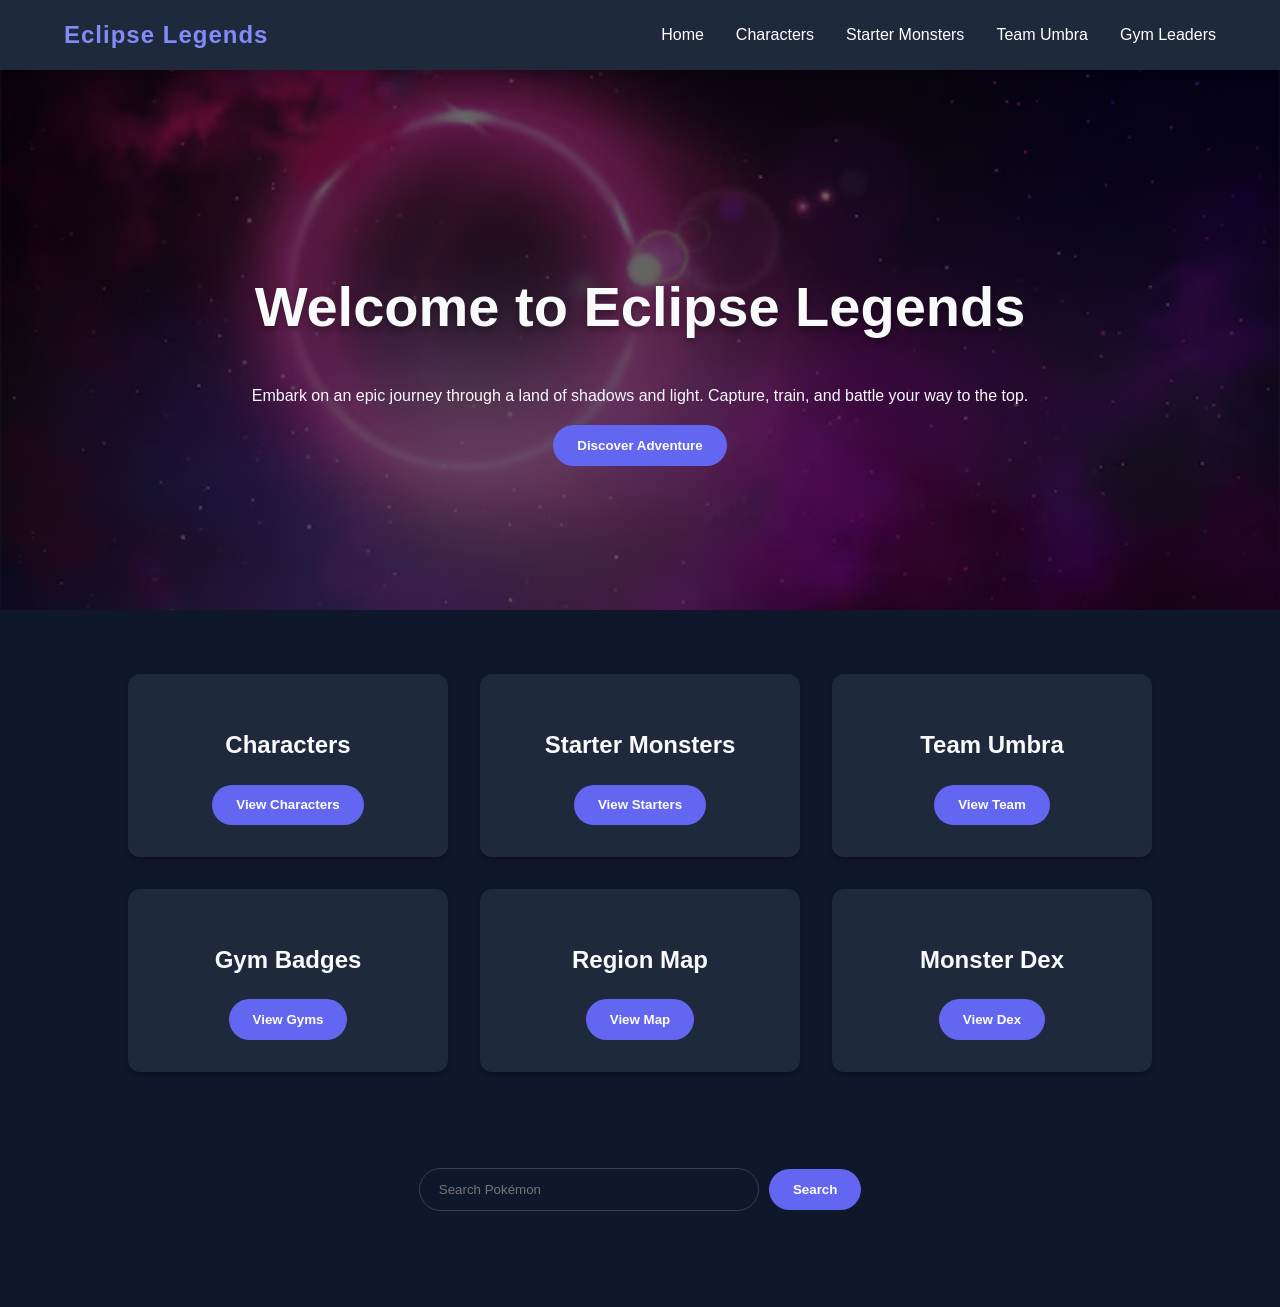
==== index.html @ d2e4c658 "Initial push of Pokemon Explorer files" ====
<!DOCTYPE html>
<html lang="en">

<head>
    <meta charset="UTF-8">
    <meta name="viewport" content="width=device-width, initial-scale=1.0">
    <title>Eclipse Legends</title>
    <link rel="stylesheet" href="style.css">
</head>

<body>

    <nav>
        <div class="logo">Eclipse Legends</div>
        <ul class="menu">
            <li><a href="index.html">Home</a></li>
            <li><a href="pages/characters.html">Characters</a></li>
            <li><a href="pages/starters.html">Starter Monsters</a></li>
            <li><a href="pages/team.html">Team Umbra</a></li>
            <li><a href="pages/gyms.html">Gym Leaders</a></li>
        </ul>
    </nav>

    <main>
        <section class="hero">
            <h1>Welcome to Eclipse Legends</h1>
            <p>Embark on an epic journey through a land of shadows and light. Capture, train, and battle your
                way to the top.</p>
            <button>Discover Adventure</button>
        </section>

        <section class="features-grid">
            <div class="card">
                <h2>Characters</h2>
                <button>View Characters</button>
            </div>
            <div class="card">
                <h2>Starter Monsters</h2>
                <button>View Starters</button>
            </div>
            <div class="card">
                <h2>Team Umbra</h2>
                <button>View Team</button>
            </div>
            <div class="card">
                <h2>Gym Badges</h2>
                <button>View Gyms</button>
            </div>
            <div class="card">
                <h2>Region Map</h2>
                <button>View Map</button>
            </div>
            <div class="card">
                <h2>Monster Dex</h2>
                <button>View Dex</button>
            </div>
        </section>

        <section class="search-area">
            <input type="text" id="searchInput" placeholder="Search Pokémon">
            <button id="searchBtn">Search</button>
        </section>

        <section id="displayData" class="data-container">
            <!-- API data will be displayed here -->
        </section>
    </main>
    <script src="script.js"></script>
</body>

</html>
---- style.css ----
body {
    margin: 0;
    padding: 0;
    font-family: 'Segoe UI', Tahoma, Geneva, Verdana, sans-serif;
    background-color: #0f172a;
    color: #f8fafc;
    line-height: 1.6;
}

nav {
    display: flex;
    align-items: center;
    justify-content: space-between;
    background-color: #1e293b;
    padding: 1rem 5%;
    position: sticky;
    top: 0;
    z-index: 1000;
    box-shadow: 0px 4px 6px -1px rgba(0, 0, 0, 0.1);
}

.logo {
    font-size: 1.5rem;
    font-weight: bold;
    letter-spacing: 1px;
    color: #818cf8;
}

.menu {
    display: flex;
    list-style: none;
    gap: 2rem;
    margin: 0;
    padding: 0;
}

.menu li a {
    text-decoration: none;
    color: white;
    font-weight: 500;
    transition: color 0.3s;
}

.menu li a:hover {
    color: #818cf8;
}

.hero {
    height: 60vh;
    background: linear-gradient(rgba(0, 0, 0, 0.6), rgba(0, 0, 0, 0.6)), url('assets/images/Eclipse_Based_Image.jpg') center/cover no-repeat;
    display: flex;
    flex-direction: column;
    align-items: center;
    justify-content: center;
    text-align: center;
    padding: 0 20px;
}

.hero h1 {
    font-size: 3.5rem;
    margin-bottom: 1rem;
    text-shadow: 0 4px 6px rgba(0, 0, 0, 0.3);
}

.features-grid {
    display: grid;
    grid-template-columns: repeat(auto-fit, minmax(280px, 1fr));
    gap: 2rem;
    padding: 4rem 10%;
}

.card {
    background-color: #1e293b;
    padding: 2rem;
    border-radius: 12px;
    text-align: center;
    box-shadow: 0px 4px 6px -1px rgba(0, 0, 0, 0.3);
    transition: transform 0.3s, box-shadow 0.3s;
}

.card:hover {
    transform: translateY(-10px) scale(1.02);
    box-shadow: 0px 8px 16px rgba(129, 140, 248, 0.6);
}

button {
    background-color: #6366f1;
    color: white;
    border: none;
    padding: 0.8rem 1.5rem;
    border-radius: 50px;
    cursor: pointer;
    font-weight: 600;
    transition: background-color 0.3s, transform 0.3s;
}

button:hover {
    background-color: #4f46e5;
    transform: translateY(-2px);
}

.search-area {
    display: flex;
    align-items: center;
    justify-content: center;
    gap: 10px;
    padding: 2rem;
}

#searchInput {
    width: 300px;
    padding: 0.8rem 1.2rem;
    border-radius: 50px;
    border: 1px solid #374151;
    background-color: #0f172a;
    color: white;
}

.data-container {
    display: flex;
    justify-content: center;
    /* center horizontally */
    align-items: center;
    padding: 2rem;
}

.pokemon-card {
    background: linear-gradient(145deg, #1e293b, #0f172a);
    padding: 1.5rem;
    border-radius: 20px;
    text-align: center;
    border: 1px solid rgba(129, 140, 248, 0.2);
    box-shadow: 0 10px 25px rgba(0, 0, 0, 0.5);
    transition: transform 0.3s ease, box-shadow 0.3s ease;
}

.pokemon-card:hover {
    transform: translateY(-10px) scale(1.05);
    box-shadow: 0 20px 40px rgba(129, 140, 248, 0.4);
}

.pokemon-card img {
    width: 120px;
    height: 120px;
    transition: transform 0.3s ease;
}

.pokemon-card:hover img {
    transform: scale(1.1);
}

.pokemon-card h2 {
    text-transform: capitalize;
    font-size: 1.5rem;
    margin: 10px 0;
    letter-spacing: 1px;
}

.type-container {
    display: flex;
    justify-content: center;
    gap: 8px;
    margin-top: 10px;
}

.type-badge {
    padding: 5px 12px;
    border-radius: 20px;
    font-size: 0.8rem;
    font-weight: bold;
    text-transform: capitalize;
    box-shadow: 0 0 10px rgba(255, 255, 255, 0.15);
}
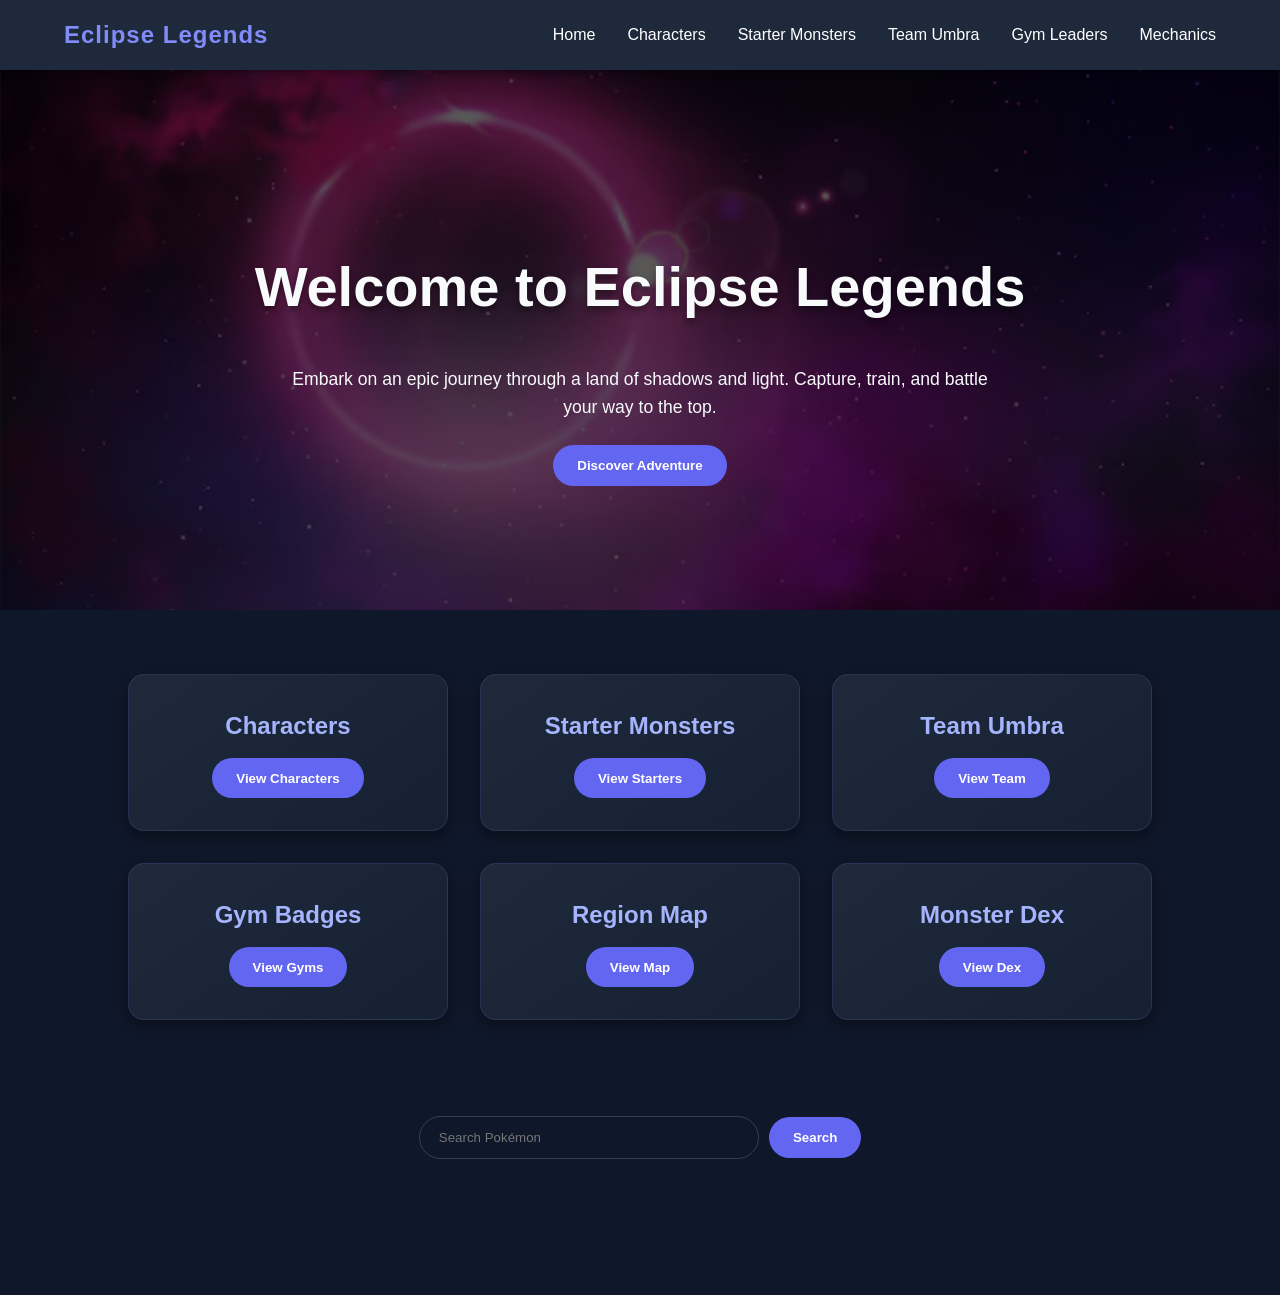
==== commit 80e97ea1: "I have updated some of the files and some of the code too." ====
--- a/index.html
+++ b/index.html
@@ -18,6 +18,7 @@
             <li><a href="pages/starters.html">Starter Monsters</a></li>
             <li><a href="pages/team.html">Team Umbra</a></li>
             <li><a href="pages/gyms.html">Gym Leaders</a></li>
+            <li><a href="pages/mechanics.html">Mechanics</a></li>
         </ul>
     </nav>
 
--- a/style.css
+++ b/style.css
@@ -16,7 +16,7 @@
     position: sticky;
     top: 0;
     z-index: 1000;
-    box-shadow: 0px 4px 6px -1px rgba(0, 0, 0, 0.1);
+    box-shadow: 0px 4px 6px -1px rgba(0, 0, 0, 0.3);
 }
 
 .logo {
@@ -47,7 +47,8 @@
 
 .hero {
     height: 60vh;
-    background: linear-gradient(rgba(0, 0, 0, 0.6), rgba(0, 0, 0, 0.6)), url('assets/images/Eclipse_Based_Image.jpg') center/cover no-repeat;
+    background: linear-gradient(rgba(0, 0, 0, 0.65), rgba(0, 0, 0, 0.65)),
+        url('assets/images/Eclipse_Based_Image.jpg') center/cover no-repeat;
     display: flex;
     flex-direction: column;
     align-items: center;
@@ -59,7 +60,13 @@
 .hero h1 {
     font-size: 3.5rem;
     margin-bottom: 1rem;
-    text-shadow: 0 4px 6px rgba(0, 0, 0, 0.3);
+    text-shadow: 0 4px 6px rgba(0, 0, 0, 0.4);
+}
+
+.hero p {
+    max-width: 700px;
+    font-size: 1.1rem;
+    margin-bottom: 1.5rem;
 }
 
 .features-grid {
@@ -70,17 +77,44 @@
 }
 
 .card {
-    background-color: #1e293b;
+    background: linear-gradient(145deg, #1e293b, #162033);
     padding: 2rem;
-    border-radius: 12px;
+    border-radius: 16px;
     text-align: center;
-    box-shadow: 0px 4px 6px -1px rgba(0, 0, 0, 0.3);
+    box-shadow: 0px 6px 14px rgba(0, 0, 0, 0.35);
     transition: transform 0.3s, box-shadow 0.3s;
+    border: 1px solid rgba(129, 140, 248, 0.15);
 }
 
 .card:hover {
     transform: translateY(-10px) scale(1.02);
-    box-shadow: 0px 8px 16px rgba(129, 140, 248, 0.6);
+    box-shadow: 0px 10px 20px rgba(129, 140, 248, 0.35);
+}
+
+.card h2 {
+    margin-top: 0;
+    margin-bottom: 12px;
+    color: #a5b4fc;
+}
+
+.card strong {
+    color: #818cf8;
+}
+
+.card p {
+    margin-bottom: 10px;
+}
+
+.card img {
+    width: 100%;
+    max-width: 240px;
+    height: auto;
+    width: auto;
+    border-radius: 12px;
+    margin-bottom: 15px;
+    display: block;
+    margin-left: auto;
+    margin-right: auto;
 }
 
 button {
@@ -105,23 +139,32 @@
     justify-content: center;
     gap: 10px;
     padding: 2rem;
+    flex-wrap: wrap;
 }
 
 #searchInput {
     width: 300px;
+    max-width: 90%;
     padding: 0.8rem 1.2rem;
     border-radius: 50px;
     border: 1px solid #374151;
     background-color: #0f172a;
     color: white;
+    outline: none;
+}
+
+#searchInput:focus {
+    border-color: #818cf8;
+    box-shadow: 0 0 10px rgba(129, 140, 248, 0.25);
 }
 
 .data-container {
     display: flex;
     justify-content: center;
-    /* center horizontally */
     align-items: center;
     padding: 2rem;
+    flex-wrap: wrap;
+    gap: 1.5rem;
 }
 
 .pokemon-card {
@@ -132,6 +175,8 @@
     border: 1px solid rgba(129, 140, 248, 0.2);
     box-shadow: 0 10px 25px rgba(0, 0, 0, 0.5);
     transition: transform 0.3s ease, box-shadow 0.3s ease;
+    width: 260px;
+    max-width: 100%;
 }
 
 .pokemon-card:hover {
@@ -143,6 +188,8 @@
     width: 120px;
     height: 120px;
     transition: transform 0.3s ease;
+    display: block;
+    margin: 0 auto 10px;
 }
 
 .pokemon-card:hover img {
@@ -161,6 +208,7 @@
     justify-content: center;
     gap: 8px;
     margin-top: 10px;
+    flex-wrap: wrap;
 }
 
 .type-badge {
@@ -170,4 +218,99 @@
     font-weight: bold;
     text-transform: capitalize;
     box-shadow: 0 0 10px rgba(255, 255, 255, 0.15);
+}
+
+.page-title {
+    text-align: center;
+    margin-top: 30px;
+    margin-bottom: 20px;
+    font-size: 2.5rem;
+    color: #e2e8f0;
+}
+
+main {
+    padding-bottom: 40px;
+}
+
+.gym-card {
+    overflow: hidden;
+}
+
+.gym-card img {
+    width: 100%;
+    height: auto;
+    border-radius: 12px;
+    margin-bottom: 15px;
+    display: block;
+}
+
+.gym-card h2 {
+    margin-bottom: 10px;
+}
+
+.gym-card p {
+    margin-bottom: 8px;
+}
+
+/* Characters page image cards */
+.character-card img {
+    width: 100%;
+    max-width: 260px;
+    height: auto;
+    border-radius: 14px;
+    margin: 0 auto 15px;
+    display: block;
+}
+
+.character-card h2 {
+    margin-bottom: 8px;
+}
+
+.character-card strong {
+    color: #a5b4fc;
+}
+
+@media (max-width: 768px) {
+    nav {
+        flex-direction: column;
+        gap: 1rem;
+        padding: 1rem;
+    }
+
+    .menu {
+        flex-wrap: wrap;
+        justify-content: center;
+        gap: 1rem;
+    }
+
+    .hero {
+        height: auto;
+        padding: 4rem 20px;
+    }
+
+    .hero h1 {
+        font-size: 2.4rem;
+    }
+
+    .features-grid {
+        padding: 2rem 5%;
+    }
+
+    .page-title {
+        font-size: 2rem;
+    }
+}
+
+@media (max-width: 480px) {
+    .hero h1 {
+        font-size: 2rem;
+    }
+
+    #searchInput {
+        width: 100%;
+    }
+
+    .pokemon-card {
+        width: 100%;
+    }
 }
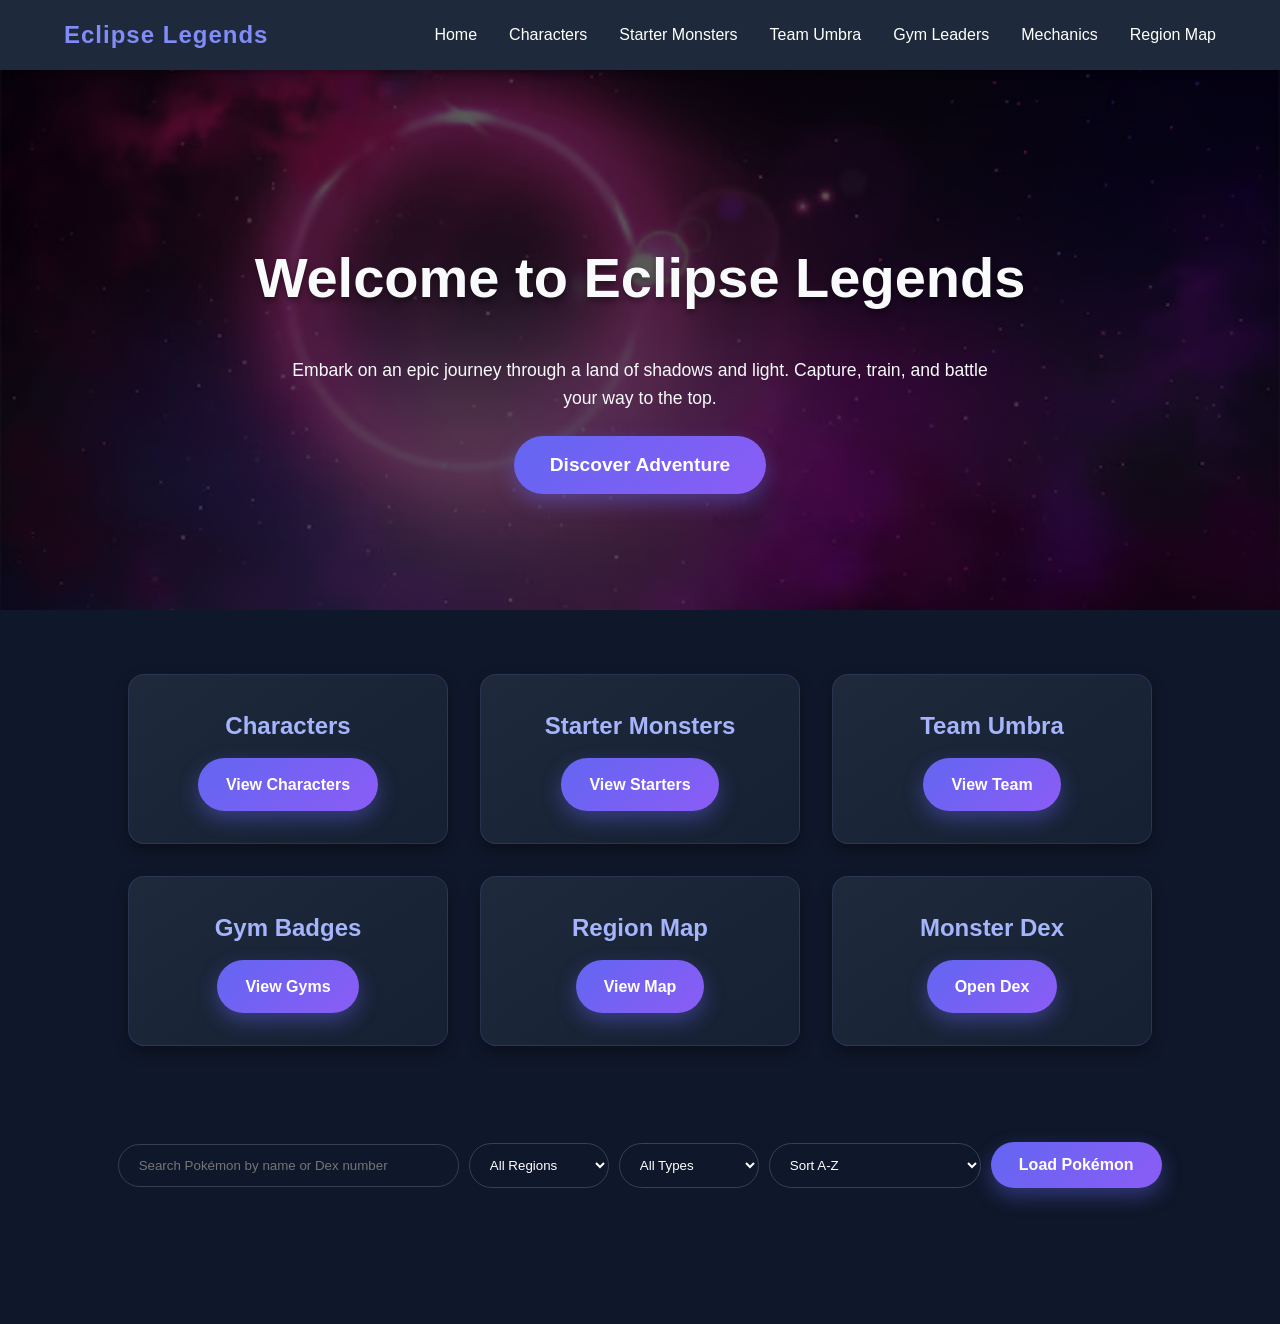
==== commit c1507fa7: "Completed Milestone 3 with map page and fixed homepage navigation" ====
--- a/index.html
+++ b/index.html
@@ -13,12 +13,13 @@
     <nav>
         <div class="logo">Eclipse Legends</div>
         <ul class="menu">
-            <li><a href="index.html">Home</a></li>
-            <li><a href="pages/characters.html">Characters</a></li>
-            <li><a href="pages/starters.html">Starter Monsters</a></li>
-            <li><a href="pages/team.html">Team Umbra</a></li>
-            <li><a href="pages/gyms.html">Gym Leaders</a></li>
-            <li><a href="pages/mechanics.html">Mechanics</a></li>
+            <li><a href="../index.html">Home</a></li>
+            <li><a href="characters.html">Characters</a></li>
+            <li><a href="starters.html">Starter Monsters</a></li>
+            <li><a href="team.html">Team Umbra</a></li>
+            <li><a href="gyms.html">Gym Leaders</a></li>
+            <li><a href="mechanics.html">Mechanics</a></li>
+            <li><a href="map.html">Region Map</a></li>
         </ul>
     </nav>
 
@@ -31,39 +32,89 @@
         </section>
 
         <section class="features-grid">
+
             <div class="card">
                 <h2>Characters</h2>
-                <button>View Characters</button>
+                <a href="pages/characters.html" class="btn">View Characters</a>
             </div>
+
             <div class="card">
                 <h2>Starter Monsters</h2>
-                <button>View Starters</button>
+                <a href="pages/starters.html" class="btn">View Starters</a>
             </div>
+
             <div class="card">
                 <h2>Team Umbra</h2>
-                <button>View Team</button>
+                <a href="pages/team.html" class="btn">View Team</a>
             </div>
+
             <div class="card">
                 <h2>Gym Badges</h2>
-                <button>View Gyms</button>
+                <a href="pages/gyms.html" class="btn">View Gyms</a>
             </div>
+
             <div class="card">
                 <h2>Region Map</h2>
-                <button>View Map</button>
+                <a href="pages/map.html" class="btn">View Map</a>
             </div>
+
             <div class="card">
                 <h2>Monster Dex</h2>
-                <button>View Dex</button>
+                <a href="index.html" class="btn">Open Dex</a>
             </div>
+
         </section>
 
         <section class="search-area">
-            <input type="text" id="searchInput" placeholder="Search Pokémon">
-            <button id="searchBtn">Search</button>
+            <input type="text" id="searchInput" placeholder="Search Pokémon by name or Dex number">
+
+            <select id="regionFilter">
+                <option value="all">All Regions</option>
+                <option value="kanto">Kanto</option>
+                <option value="johto">Johto</option>
+                <option value="hoenn">Hoenn</option>
+                <option value="sinnoh">Sinnoh</option>
+                <option value="unova">Unova</option>
+                <option value="kalos">Kalos</option>
+                <option value="alola">Alola</option>
+                <option value="galar">Galar</option>
+                <option value="paldea">Paldea</option>
+            </select>
+
+            <select id="typeFilter">
+                <option value="all">All Types</option>
+                <option value="normal">Normal</option>
+                <option value="fire">Fire</option>
+                <option value="water">Water</option>
+                <option value="grass">Grass</option>
+                <option value="electric">Electric</option>
+                <option value="ice">Ice</option>
+                <option value="fighting">Fighting</option>
+                <option value="poison">Poison</option>
+                <option value="ground">Ground</option>
+                <option value="flying">Flying</option>
+                <option value="psychic">Psychic</option>
+                <option value="bug">Bug</option>
+                <option value="rock">Rock</option>
+                <option value="ghost">Ghost</option>
+                <option value="dragon">Dragon</option>
+                <option value="dark">Dark</option>
+                <option value="steel">Steel</option>
+                <option value="fairy">Fairy</option>
+            </select>
+
+            <select id="sortOption">
+                <option value="az">Sort A-Z</option>
+                <option value="za">Sort Z-A</option>
+                <option value="dex-asc">Dex Number (Low to High)</option>
+                <option value="dex-desc">Dex Number (High to Low)</option>
+            </select>
+
+            <button id="loadBtn">Load Pokémon</button>
         </section>
 
         <section id="displayData" class="data-container">
-            <!-- API data will be displayed here -->
+            <!-- Pokémon cards will appear here -->
         </section>
     </main>
     <script src="script.js"></script>
--- a/style.css
+++ b/style.css
@@ -69,6 +69,11 @@
     margin-bottom: 1.5rem;
 }
 
+.hero button {
+    font-size: 1.2rem;
+    padding: 18px 36px;
+}
+
 .features-grid {
     display: grid;
     grid-template-columns: repeat(auto-fit, minmax(280px, 1fr));
@@ -84,6 +89,10 @@
     box-shadow: 0px 6px 14px rgba(0, 0, 0, 0.35);
     transition: transform 0.3s, box-shadow 0.3s;
     border: 1px solid rgba(129, 140, 248, 0.15);
+    display: flex;
+    flex-direction: column;
+    align-items: center;
+    justify-content: center;
 }
 
 .card:hover {
@@ -109,7 +118,6 @@
     width: 100%;
     max-width: 240px;
     height: auto;
-    width: auto;
     border-radius: 12px;
     margin-bottom: 15px;
     display: block;
@@ -117,20 +125,38 @@
     margin-right: auto;
 }
 
-button {
-    background-color: #6366f1;
+button,
+.btn {
+    display: inline-block;
+    padding: 14px 28px;
+    border-radius: 50px;
+    border: none;
+    cursor: pointer;
+
+    font-weight: 600;
+    font-size: 1rem;
     color: white;
-    border: none;
-    padding: 0.8rem 1.5rem;
-    border-radius: 50px;
-    cursor: pointer;
-    font-weight: 600;
-    transition: background-color 0.3s, transform 0.3s;
-}
-
-button:hover {
-    background-color: #4f46e5;
-    transform: translateY(-2px);
+    text-decoration: none;
+
+    background: linear-gradient(135deg, #6366f1, #8b5cf6);
+
+    box-shadow: 0 8px 20px rgba(99, 102, 241, 0.4);
+
+    transition: all 0.3s ease;
+}
+
+/* Hover effect */
+button:hover,
+.btn:hover {
+    transform: translateY(-3px) scale(1.03);
+    box-shadow: 0 12px 25px rgba(139, 92, 246, 0.6);
+}
+
+/* Click effect */
+button:active,
+.btn:active {
+    transform: scale(0.96);
+    box-shadow: 0 5px 15px rgba(99, 102, 241, 0.4);
 }
 
 .search-area {
@@ -245,11 +271,13 @@
 }
 
 .gym-card h2 {
-    margin-bottom: 10px;
+    font-size: 1.5rem;
+    margin-bottom: 8px;
 }
 
 .gym-card p {
-    margin-bottom: 8px;
+    font-size: 0.95rem;
+    color: #cbd5e1;
 }
 
 /* Characters page image cards */
@@ -313,4 +341,87 @@
     .pokemon-card {
         width: 100%;
     }
+}
+
+#typeFilter,
+#sortOption {
+    padding: 0.8rem 1rem;
+    border-radius: 50px;
+    border: 1px solid #374151;
+    background-color: #0f172a;
+    color: white;
+    outline: none;
+}
+
+#typeFilter:hover,
+#sortOption:hover {
+    border-color: #818cf8;
+}
+
+#typeFilter:focus,
+#sortOption:focus {
+    border-color: #818cf8;
+    box-shadow: 0 0 10px rgba(129, 140, 248, 0.25);
+}
+
+.search-area select {
+    min-width: 140px;
+}
+
+.dex-number {
+    margin: 6px 0 10px;
+    font-size: 0.95rem;
+    color: #cbd5e1;
+    font-weight: 600;
+}
+
+#regionFilter,
+#typeFilter,
+#sortOption {
+    padding: 0.8rem 1rem;
+    border-radius: 50px;
+    border: 1px solid #374151;
+    background-color: #0f172a;
+    color: white;
+    outline: none;
+}
+
+#regionFilter:focus,
+#typeFilter:focus,
+#sortOption:focus {
+    border-color: #818cf8;
+    box-shadow: 0 0 10px rgba(129, 140, 248, 0.25);
+}
+
+.map-section {
+    display: flex;
+    justify-content: center;
+    padding: 2rem 10% 4rem;
+}
+
+.map-card {
+    background: linear-gradient(145deg, #1e293b, #162033);
+    padding: 2rem;
+    border-radius: 18px;
+    text-align: center;
+    box-shadow: 0px 8px 20px rgba(0, 0, 0, 0.35);
+    border: 1px solid rgba(129, 140, 248, 0.15);
+    max-width: 1100px;
+    width: 100%;
+}
+
+.region-map {
+    width: 100%;
+    height: auto;
+    border-radius: 16px;
+    display: block;
+    margin: 0 auto 1.5rem;
+}
+
+.map-description {
+    font-size: 1rem;
+    color: #cbd5e1;
+    max-width: 900px;
+    margin: 0 auto;
+    line-height: 1.8;
 }
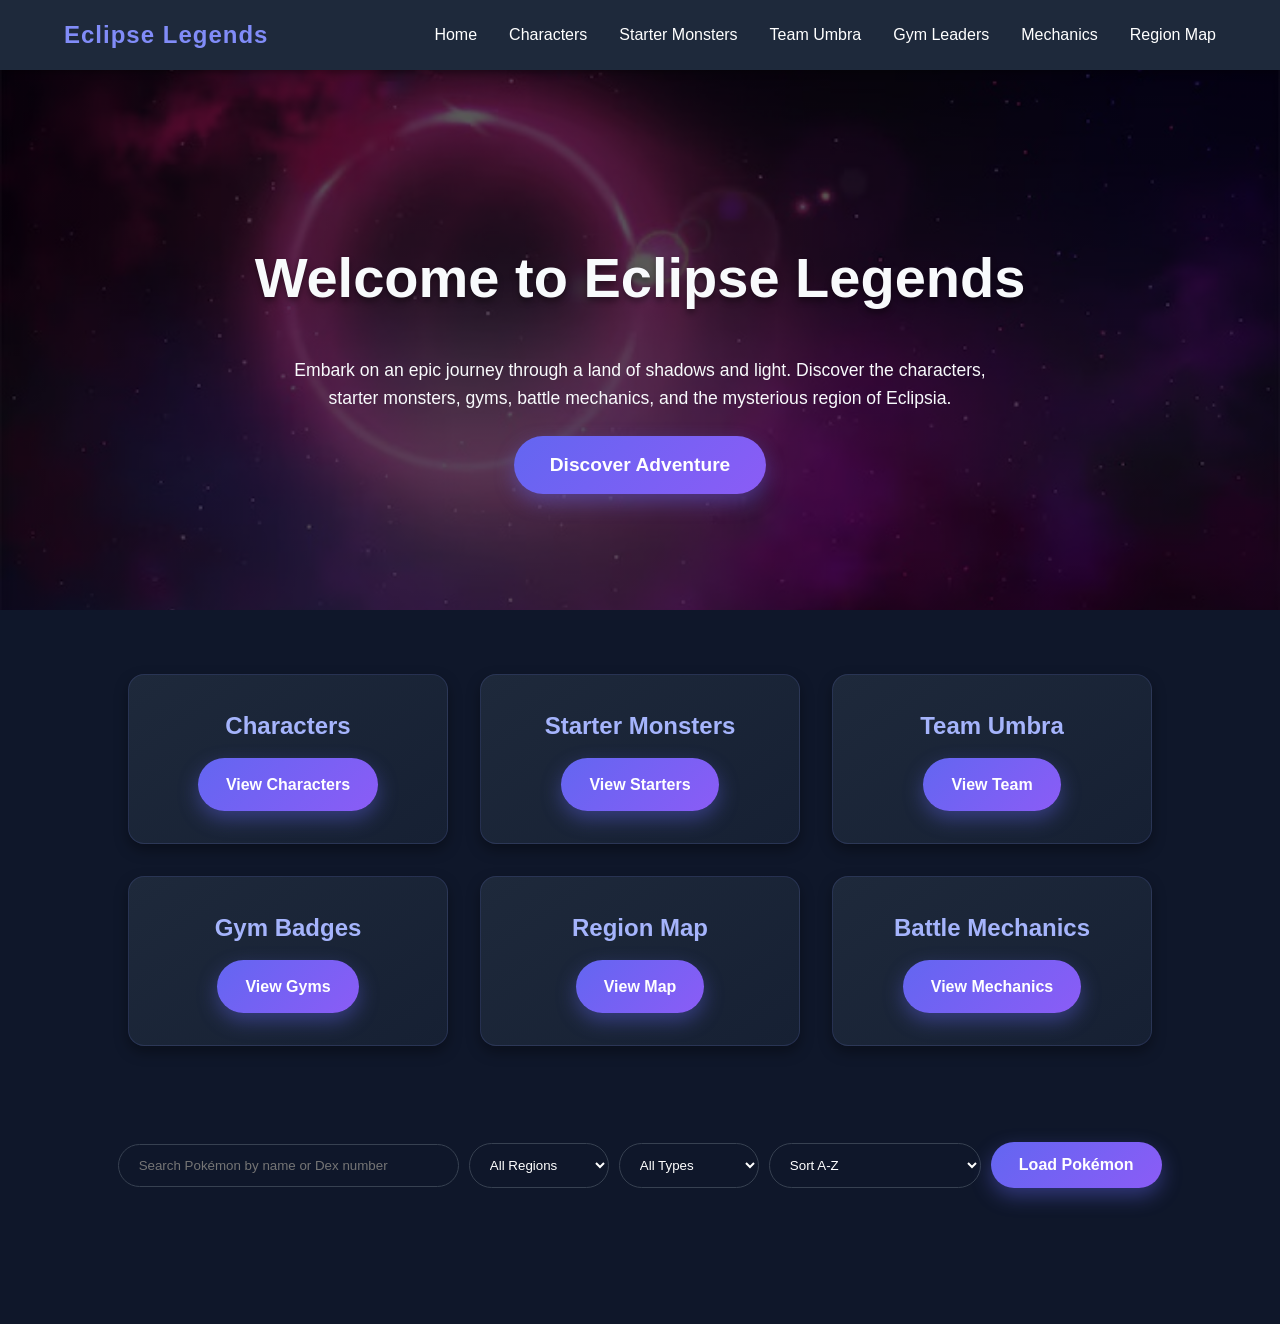
==== commit ac6cfb5b: "Due to my confusion and indecisive decision, my website was so messy. By strugglness and difficulty," ====
--- a/index.html
+++ b/index.html
@@ -13,21 +13,24 @@
     <nav>
         <div class="logo">Eclipse Legends</div>
         <ul class="menu">
-            <li><a href="../index.html">Home</a></li>
-            <li><a href="characters.html">Characters</a></li>
-            <li><a href="starters.html">Starter Monsters</a></li>
-            <li><a href="team.html">Team Umbra</a></li>
-            <li><a href="gyms.html">Gym Leaders</a></li>
-            <li><a href="mechanics.html">Mechanics</a></li>
-            <li><a href="map.html">Region Map</a></li>
+            <li><a href="index.html">Home</a></li>
+            <li><a href="pages/characters.html">Characters</a></li>
+            <li><a href="pages/starters.html">Starter Monsters</a></li>
+            <li><a href="pages/team.html">Team Umbra</a></li>
+            <li><a href="pages/gyms.html">Gym Leaders</a></li>
+            <li><a href="pages/mechanics.html">Mechanics</a></li>
+            <li><a href="pages/map.html">Region Map</a></li>
         </ul>
     </nav>
 
     <main>
         <section class="hero">
             <h1>Welcome to Eclipse Legends</h1>
-            <p>Embark on an epic journey through a land of shadows and light. Capture, train, and battle your
-                way to the top.</p>
+            <p>
+                Embark on an epic journey through a land of shadows and light.
+                Discover the characters, starter monsters, gyms, battle mechanics,
+                and the mysterious region of Eclipsia.
+            </p>
             <button>Discover Adventure</button>
         </section>
 
@@ -59,8 +62,8 @@
             </div>
 
             <div class="card">
-                <h2>Monster Dex</h2>
-                <a href="index.html" class="btn">Open Dex</a>
+                <h2>Battle Mechanics</h2>
+                <a href="pages/mechanics.html" class="btn">View Mechanics</a>
             </div>
 
         </section>
@@ -117,6 +120,7 @@
             <!-- Pokémon cards will appear here -->
         </section>
     </main>
+
     <script src="script.js"></script>
 </body>
 
--- a/style.css
+++ b/style.css
@@ -69,11 +69,6 @@
     margin-bottom: 1.5rem;
 }
 
-.hero button {
-    font-size: 1.2rem;
-    padding: 18px 36px;
-}
-
 .features-grid {
     display: grid;
     grid-template-columns: repeat(auto-fit, minmax(280px, 1fr));
@@ -112,6 +107,7 @@
 
 .card p {
     margin-bottom: 10px;
+    color: #cbd5e1;
 }
 
 .card img {
@@ -132,31 +128,31 @@
     border-radius: 50px;
     border: none;
     cursor: pointer;
-
     font-weight: 600;
     font-size: 1rem;
     color: white;
     text-decoration: none;
-
     background: linear-gradient(135deg, #6366f1, #8b5cf6);
-
     box-shadow: 0 8px 20px rgba(99, 102, 241, 0.4);
-
     transition: all 0.3s ease;
 }
 
-/* Hover effect */
 button:hover,
 .btn:hover {
     transform: translateY(-3px) scale(1.03);
     box-shadow: 0 12px 25px rgba(139, 92, 246, 0.6);
 }
 
-/* Click effect */
 button:active,
 .btn:active {
     transform: scale(0.96);
     box-shadow: 0 5px 15px rgba(99, 102, 241, 0.4);
+}
+
+.hero button,
+.hero .btn {
+    font-size: 1.2rem;
+    padding: 18px 36px;
 }
 
 .search-area {
@@ -184,10 +180,35 @@
     box-shadow: 0 0 10px rgba(129, 140, 248, 0.25);
 }
 
+#regionFilter,
+#typeFilter,
+#sortOption {
+    padding: 0.8rem 1rem;
+    border-radius: 50px;
+    border: 1px solid #374151;
+    background-color: #0f172a;
+    color: white;
+    outline: none;
+    min-width: 140px;
+}
+
+#regionFilter:hover,
+#typeFilter:hover,
+#sortOption:hover {
+    border-color: #818cf8;
+}
+
+#regionFilter:focus,
+#typeFilter:focus,
+#sortOption:focus {
+    border-color: #818cf8;
+    box-shadow: 0 0 10px rgba(129, 140, 248, 0.25);
+}
+
 .data-container {
     display: flex;
     justify-content: center;
-    align-items: center;
+    align-items: stretch;
     padding: 2rem;
     flex-wrap: wrap;
     gap: 1.5rem;
@@ -227,6 +248,22 @@
     font-size: 1.5rem;
     margin: 10px 0;
     letter-spacing: 1px;
+    color: #f8fafc;
+}
+
+.dex-number {
+    margin: 6px 0 4px;
+    font-size: 0.95rem;
+    color: #cbd5e1;
+    font-weight: 600;
+}
+
+.region-name {
+    margin: 0 0 10px;
+    font-size: 0.9rem;
+    color: #94a3b8;
+    font-weight: 500;
+    text-transform: capitalize;
 }
 
 .type-container {
@@ -258,6 +295,7 @@
     padding-bottom: 40px;
 }
 
+/* Gym page */
 .gym-card {
     overflow: hidden;
 }
@@ -280,7 +318,7 @@
     color: #cbd5e1;
 }
 
-/* Characters page image cards */
+/* Characters page */
 .character-card img {
     width: 100%;
     max-width: 260px;
@@ -298,101 +336,7 @@
     color: #a5b4fc;
 }
 
-@media (max-width: 768px) {
-    nav {
-        flex-direction: column;
-        gap: 1rem;
-        padding: 1rem;
-    }
-
-    .menu {
-        flex-wrap: wrap;
-        justify-content: center;
-        gap: 1rem;
-    }
-
-    .hero {
-        height: auto;
-        padding: 4rem 20px;
-    }
-
-    .hero h1 {
-        font-size: 2.4rem;
-    }
-
-    .features-grid {
-        padding: 2rem 5%;
-    }
-
-    .page-title {
-        font-size: 2rem;
-    }
-}
-
-@media (max-width: 480px) {
-    .hero h1 {
-        font-size: 2rem;
-    }
-
-    #searchInput {
-        width: 100%;
-    }
-
-    .pokemon-card {
-        width: 100%;
-    }
-}
-
-#typeFilter,
-#sortOption {
-    padding: 0.8rem 1rem;
-    border-radius: 50px;
-    border: 1px solid #374151;
-    background-color: #0f172a;
-    color: white;
-    outline: none;
-}
-
-#typeFilter:hover,
-#sortOption:hover {
-    border-color: #818cf8;
-}
-
-#typeFilter:focus,
-#sortOption:focus {
-    border-color: #818cf8;
-    box-shadow: 0 0 10px rgba(129, 140, 248, 0.25);
-}
-
-.search-area select {
-    min-width: 140px;
-}
-
-.dex-number {
-    margin: 6px 0 10px;
-    font-size: 0.95rem;
-    color: #cbd5e1;
-    font-weight: 600;
-}
-
-#regionFilter,
-#typeFilter,
-#sortOption {
-    padding: 0.8rem 1rem;
-    border-radius: 50px;
-    border: 1px solid #374151;
-    background-color: #0f172a;
-    color: white;
-    outline: none;
-}
-
-#regionFilter:focus,
-#typeFilter:focus,
-#sortOption:focus {
-    border-color: #818cf8;
-    box-shadow: 0 0 10px rgba(129, 140, 248, 0.25);
-}
-
+/* Map page */
 .map-section {
     display: flex;
     justify-content: center;
@@ -424,4 +368,50 @@
     max-width: 900px;
     margin: 0 auto;
     line-height: 1.8;
+}
+
+/* Responsive */
+@media (max-width: 768px) {
+    nav {
+        flex-direction: column;
+        gap: 1rem;
+        padding: 1rem;
+    }
+
+    .menu {
+        flex-wrap: wrap;
+        justify-content: center;
+        gap: 1rem;
+    }
+
+    .hero {
+        height: auto;
+        padding: 4rem 20px;
+    }
+
+    .hero h1 {
+        font-size: 2.4rem;
+    }
+
+    .features-grid {
+        padding: 2rem 5%;
+    }
+
+    .page-title {
+        font-size: 2rem;
+    }
+}
+
+@media (max-width: 480px) {
+    .hero h1 {
+        font-size: 2rem;
+    }
+
+    #searchInput {
+        width: 100%;
+    }
+
+    .pokemon-card {
+        width: 100%;
+    }
 }
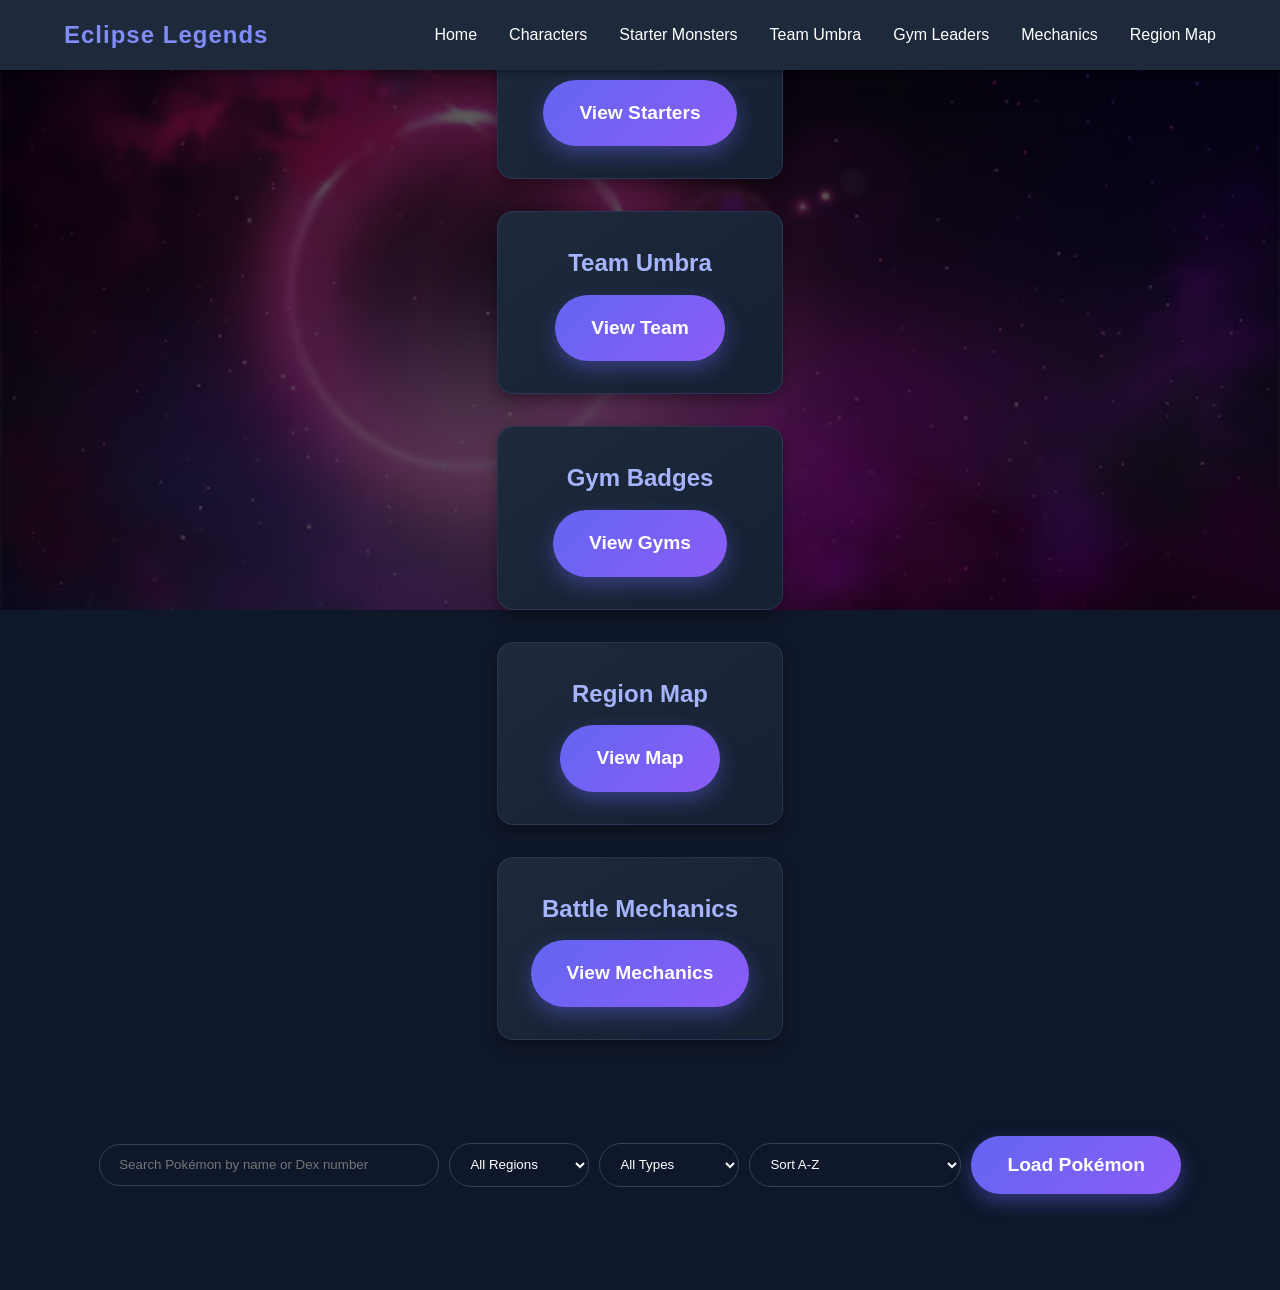
==== commit 3d2b2523: "Updated hero button to link to region map page" ====
--- a/index.html
+++ b/index.html
@@ -25,100 +25,101 @@
 
     <main>
         <section class="hero">
-            <h1>Welcome to Eclipse Legends</h1>
-            <p>
-                Embark on an epic journey through a land of shadows and light.
-                Discover the characters, starter monsters, gyms, battle mechanics,
-                and the mysterious region of Eclipsia.
-            </p>
-            <button>Discover Adventure</button>
-        </section>
+            <section class="hero">
+                <h1>Welcome to Eclipse Legends</h1>
+                <p>
+                    Embark on an epic journey through a land of shadows and light.
+                    Discover the characters, starter monsters, gyms, battle mechanics,
+                    and the mysterious region of Eclipsia.
+                </p>
+                <a href="pages/map.html" class="btn">Discover Adventure</a>
+            </section>
 
-        <section class="features-grid">
+            <section class="features-grid">
 
-            <div class="card">
-                <h2>Characters</h2>
-                <a href="pages/characters.html" class="btn">View Characters</a>
-            </div>
+                <div class="card">
+                    <h2>Characters</h2>
+                    <a href="pages/characters.html" class="btn">View Characters</a>
+                </div>
 
-            <div class="card">
-                <h2>Starter Monsters</h2>
-                <a href="pages/starters.html" class="btn">View Starters</a>
-            </div>
+                <div class="card">
+                    <h2>Starter Monsters</h2>
+                    <a href="pages/starters.html" class="btn">View Starters</a>
+                </div>
 
-            <div class="card">
-                <h2>Team Umbra</h2>
-                <a href="pages/team.html" class="btn">View Team</a>
-            </div>
+                <div class="card">
+                    <h2>Team Umbra</h2>
+                    <a href="pages/team.html" class="btn">View Team</a>
+                </div>
 
-            <div class="card">
-                <h2>Gym Badges</h2>
-                <a href="pages/gyms.html" class="btn">View Gyms</a>
-            </div>
+                <div class="card">
+                    <h2>Gym Badges</h2>
+                    <a href="pages/gyms.html" class="btn">View Gyms</a>
+                </div>
 
-            <div class="card">
-                <h2>Region Map</h2>
-                <a href="pages/map.html" class="btn">View Map</a>
-            </div>
+                <div class="card">
+                    <h2>Region Map</h2>
+                    <a href="pages/map.html" class="btn">View Map</a>
+                </div>
 
-            <div class="card">
-                <h2>Battle Mechanics</h2>
-                <a href="pages/mechanics.html" class="btn">View Mechanics</a>
-            </div>
+                <div class="card">
+                    <h2>Battle Mechanics</h2>
+                    <a href="pages/mechanics.html" class="btn">View Mechanics</a>
+                </div>
 
-        </section>
+            </section>
 
-        <section class="search-area">
-            <input type="text" id="searchInput" placeholder="Search Pokémon by name or Dex number">
+            <section class="search-area">
+                <input type="text" id="searchInput" placeholder="Search Pokémon by name or Dex number">
 
-            <select id="regionFilter">
-                <option value="all">All Regions</option>
-                <option value="kanto">Kanto</option>
-                <option value="johto">Johto</option>
-                <option value="hoenn">Hoenn</option>
-                <option value="sinnoh">Sinnoh</option>
-                <option value="unova">Unova</option>
-                <option value="kalos">Kalos</option>
-                <option value="alola">Alola</option>
-                <option value="galar">Galar</option>
-                <option value="paldea">Paldea</option>
-            </select>
+                <select id="regionFilter">
+                    <option value="all">All Regions</option>
+                    <option value="kanto">Kanto</option>
+                    <option value="johto">Johto</option>
+                    <option value="hoenn">Hoenn</option>
+                    <option value="sinnoh">Sinnoh</option>
+                    <option value="unova">Unova</option>
+                    <option value="kalos">Kalos</option>
+                    <option value="alola">Alola</option>
+                    <option value="galar">Galar</option>
+                    <option value="paldea">Paldea</option>
+                </select>
 
-            <select id="typeFilter">
-                <option value="all">All Types</option>
-                <option value="normal">Normal</option>
-                <option value="fire">Fire</option>
-                <option value="water">Water</option>
-                <option value="grass">Grass</option>
-                <option value="electric">Electric</option>
-                <option value="ice">Ice</option>
-                <option value="fighting">Fighting</option>
-                <option value="poison">Poison</option>
-                <option value="ground">Ground</option>
-                <option value="flying">Flying</option>
-                <option value="psychic">Psychic</option>
-                <option value="bug">Bug</option>
-                <option value="rock">Rock</option>
-                <option value="ghost">Ghost</option>
-                <option value="dragon">Dragon</option>
-                <option value="dark">Dark</option>
-                <option value="steel">Steel</option>
-                <option value="fairy">Fairy</option>
-            </select>
+                <select id="typeFilter">
+                    <option value="all">All Types</option>
+                    <option value="normal">Normal</option>
+                    <option value="fire">Fire</option>
+                    <option value="water">Water</option>
+                    <option value="grass">Grass</option>
+                    <option value="electric">Electric</option>
+                    <option value="ice">Ice</option>
+                    <option value="fighting">Fighting</option>
+                    <option value="poison">Poison</option>
+                    <option value="ground">Ground</option>
+                    <option value="flying">Flying</option>
+                    <option value="psychic">Psychic</option>
+                    <option value="bug">Bug</option>
+                    <option value="rock">Rock</option>
+                    <option value="ghost">Ghost</option>
+                    <option value="dragon">Dragon</option>
+                    <option value="dark">Dark</option>
+                    <option value="steel">Steel</option>
+                    <option value="fairy">Fairy</option>
+                </select>
 
-            <select id="sortOption">
-                <option value="az">Sort A-Z</option>
-                <option value="za">Sort Z-A</option>
-                <option value="dex-asc">Dex Number (Low to High)</option>
-                <option value="dex-desc">Dex Number (High to Low)</option>
-            </select>
+                <select id="sortOption">
+                    <option value="az">Sort A-Z</option>
+                    <option value="za">Sort Z-A</option>
+                    <option value="dex-asc">Dex Number (Low to High)</option>
+                    <option value="dex-desc">Dex Number (High to Low)</option>
+                </select>
 
-            <button id="loadBtn">Load Pokémon</button>
-        </section>
+                <button id="loadBtn">Load Pokémon</button>
+            </section>
 
-        <section id="displayData" class="data-container">
-            <!-- Pokémon cards will appear here -->
-        </section>
+            <section id="displayData" class="data-container">
+                <!-- Pokémon cards will appear here -->
+            </section>
     </main>
 
     <script src="script.js"></script>
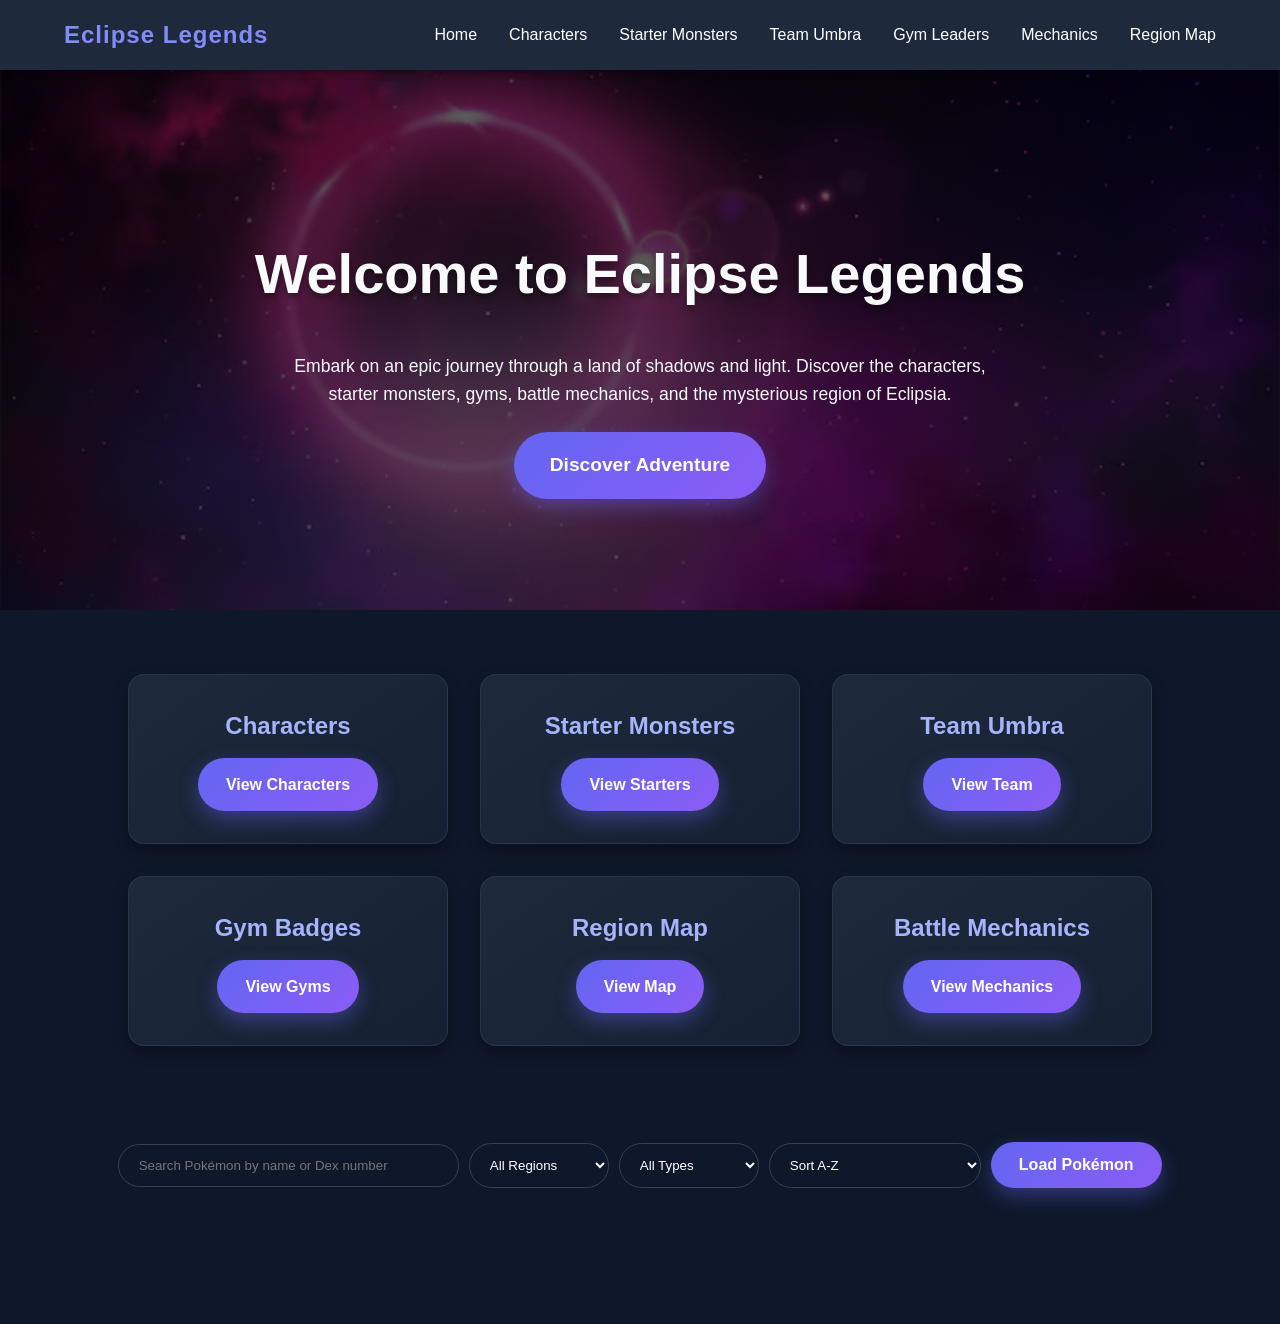
==== commit 810b3aba: "Updated hero button to link to region map page, and even adding that navigation bar in the rest of t" ====
--- a/index.html
+++ b/index.html
@@ -25,101 +25,100 @@
 
     <main>
         <section class="hero">
-            <section class="hero">
-                <h1>Welcome to Eclipse Legends</h1>
-                <p>
-                    Embark on an epic journey through a land of shadows and light.
-                    Discover the characters, starter monsters, gyms, battle mechanics,
-                    and the mysterious region of Eclipsia.
-                </p>
-                <a href="pages/map.html" class="btn">Discover Adventure</a>
-            </section>
+            <h1>Welcome to Eclipse Legends</h1>
+            <p>
+                Embark on an epic journey through a land of shadows and light.
+                Discover the characters, starter monsters, gyms, battle mechanics,
+                and the mysterious region of Eclipsia.
+            </p>
+            <a href="pages/map.html" class="btn">Discover Adventure</a>
+        </section>
 
-            <section class="features-grid">
+        <section class="features-grid">
 
-                <div class="card">
-                    <h2>Characters</h2>
-                    <a href="pages/characters.html" class="btn">View Characters</a>
-                </div>
+            <div class="card">
+                <h2>Characters</h2>
+                <a href="pages/characters.html" class="btn">View Characters</a>
+            </div>
 
-                <div class="card">
-                    <h2>Starter Monsters</h2>
-                    <a href="pages/starters.html" class="btn">View Starters</a>
-                </div>
+            <div class="card">
+                <h2>Starter Monsters</h2>
+                <a href="pages/starters.html" class="btn">View Starters</a>
+            </div>
 
-                <div class="card">
-                    <h2>Team Umbra</h2>
-                    <a href="pages/team.html" class="btn">View Team</a>
-                </div>
+            <div class="card">
+                <h2>Team Umbra</h2>
+                <a href="pages/team.html" class="btn">View Team</a>
+            </div>
 
-                <div class="card">
-                    <h2>Gym Badges</h2>
-                    <a href="pages/gyms.html" class="btn">View Gyms</a>
-                </div>
+            <div class="card">
+                <h2>Gym Badges</h2>
+                <a href="pages/gyms.html" class="btn">View Gyms</a>
+            </div>
 
-                <div class="card">
-                    <h2>Region Map</h2>
-                    <a href="pages/map.html" class="btn">View Map</a>
-                </div>
+            <div class="card">
+                <h2>Region Map</h2>
+                <a href="pages/map.html" class="btn">View Map</a>
+            </div>
 
-                <div class="card">
-                    <h2>Battle Mechanics</h2>
-                    <a href="pages/mechanics.html" class="btn">View Mechanics</a>
-                </div>
+            <div class="card">
+                <h2>Battle Mechanics</h2>
+                <a href="pages/mechanics.html" class="btn">View Mechanics</a>
+            </div>
 
-            </section>
+        </section>
 
-            <section class="search-area">
-                <input type="text" id="searchInput" placeholder="Search Pokémon by name or Dex number">
+        <section class="search-area">
+            <input type="text" id="searchInput" placeholder="Search Pokémon by name or Dex number">
 
-                <select id="regionFilter">
-                    <option value="all">All Regions</option>
-                    <option value="kanto">Kanto</option>
-                    <option value="johto">Johto</option>
-                    <option value="hoenn">Hoenn</option>
-                    <option value="sinnoh">Sinnoh</option>
-                    <option value="unova">Unova</option>
-                    <option value="kalos">Kalos</option>
-                    <option value="alola">Alola</option>
-                    <option value="galar">Galar</option>
-                    <option value="paldea">Paldea</option>
-                </select>
+            <select id="regionFilter">
+                <option value="all">All Regions</option>
+                <option value="kanto">Kanto</option>
+                <option value="johto">Johto</option>
+                <option value="hoenn">Hoenn</option>
+                <option value="sinnoh">Sinnoh</option>
+                <option value="unova">Unova</option>
+                <option value="kalos">Kalos</option>
+                <option value="alola">Alola</option>
+                <option value="galar">Galar</option>
+                <option value="paldea">Paldea</option>
+            </select>
 
-                <select id="typeFilter">
-                    <option value="all">All Types</option>
-                    <option value="normal">Normal</option>
-                    <option value="fire">Fire</option>
-                    <option value="water">Water</option>
-                    <option value="grass">Grass</option>
-                    <option value="electric">Electric</option>
-                    <option value="ice">Ice</option>
-                    <option value="fighting">Fighting</option>
-                    <option value="poison">Poison</option>
-                    <option value="ground">Ground</option>
-                    <option value="flying">Flying</option>
-                    <option value="psychic">Psychic</option>
-                    <option value="bug">Bug</option>
-                    <option value="rock">Rock</option>
-                    <option value="ghost">Ghost</option>
-                    <option value="dragon">Dragon</option>
-                    <option value="dark">Dark</option>
-                    <option value="steel">Steel</option>
-                    <option value="fairy">Fairy</option>
-                </select>
+            <select id="typeFilter">
+                <option value="all">All Types</option>
+                <option value="normal">Normal</option>
+                <option value="fire">Fire</option>
+                <option value="water">Water</option>
+                <option value="grass">Grass</option>
+                <option value="electric">Electric</option>
+                <option value="ice">Ice</option>
+                <option value="fighting">Fighting</option>
+                <option value="poison">Poison</option>
+                <option value="ground">Ground</option>
+                <option value="flying">Flying</option>
+                <option value="psychic">Psychic</option>
+                <option value="bug">Bug</option>
+                <option value="rock">Rock</option>
+                <option value="ghost">Ghost</option>
+                <option value="dragon">Dragon</option>
+                <option value="dark">Dark</option>
+                <option value="steel">Steel</option>
+                <option value="fairy">Fairy</option>
+            </select>
 
-                <select id="sortOption">
-                    <option value="az">Sort A-Z</option>
-                    <option value="za">Sort Z-A</option>
-                    <option value="dex-asc">Dex Number (Low to High)</option>
-                    <option value="dex-desc">Dex Number (High to Low)</option>
-                </select>
+            <select id="sortOption">
+                <option value="az">Sort A-Z</option>
+                <option value="za">Sort Z-A</option>
+                <option value="dex-asc">Dex Number (Low to High)</option>
+                <option value="dex-desc">Dex Number (High to Low)</option>
+            </select>
 
-                <button id="loadBtn">Load Pokémon</button>
-            </section>
+            <button id="loadBtn">Load Pokémon</button>
+        </section>
 
-            <section id="displayData" class="data-container">
-                <!-- Pokémon cards will appear here -->
-            </section>
+        <section id="displayData" class="data-container">
+            <!-- Pokémon cards will appear here -->
+        </section>
     </main>
 
     <script src="script.js"></script>
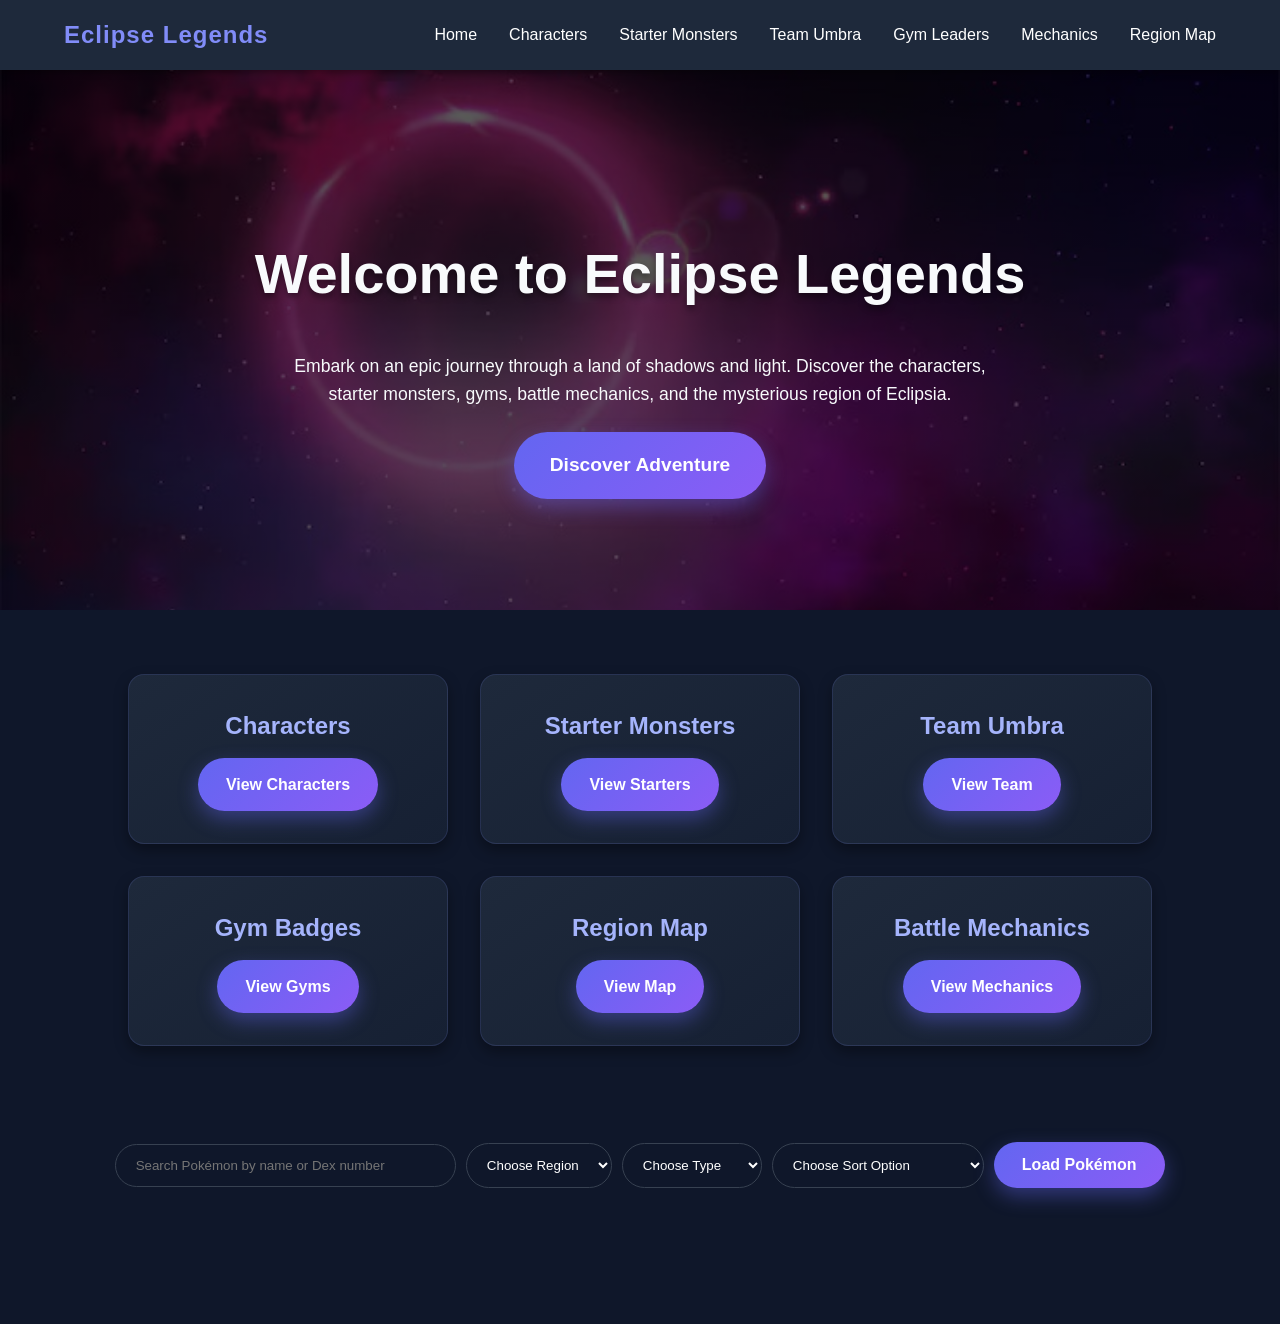
==== commit 308d2da8: "Changes" ====
--- a/index.html
+++ b/index.html
@@ -72,7 +72,7 @@
             <input type="text" id="searchInput" placeholder="Search Pokémon by name or Dex number">
 
             <select id="regionFilter">
-                <option value="all">All Regions</option>
+                <option value="Choose">Choose Region</option>
                 <option value="kanto">Kanto</option>
                 <option value="johto">Johto</option>
                 <option value="hoenn">Hoenn</option>
@@ -82,10 +82,12 @@
                 <option value="alola">Alola</option>
                 <option value="galar">Galar</option>
                 <option value="paldea">Paldea</option>
+                <option value="all">All Regions</option>
+                <option value="None">None</option>
             </select>
 
             <select id="typeFilter">
-                <option value="all">All Types</option>
+                <option value="Choose">Choose Type</option>
                 <option value="normal">Normal</option>
                 <option value="fire">Fire</option>
                 <option value="water">Water</option>
@@ -104,13 +106,17 @@
                 <option value="dark">Dark</option>
                 <option value="steel">Steel</option>
                 <option value="fairy">Fairy</option>
+                <option value="all">All Types</option>
+                <option value="None">None</option>
             </select>
 
             <select id="sortOption">
+                <option value="Choose">Choose Sort Option</option>
                 <option value="az">Sort A-Z</option>
                 <option value="za">Sort Z-A</option>
                 <option value="dex-asc">Dex Number (Low to High)</option>
                 <option value="dex-desc">Dex Number (High to Low)</option>
+                <option value="None">None</option>
             </select>
 
             <button id="loadBtn">Load Pokémon</button>
